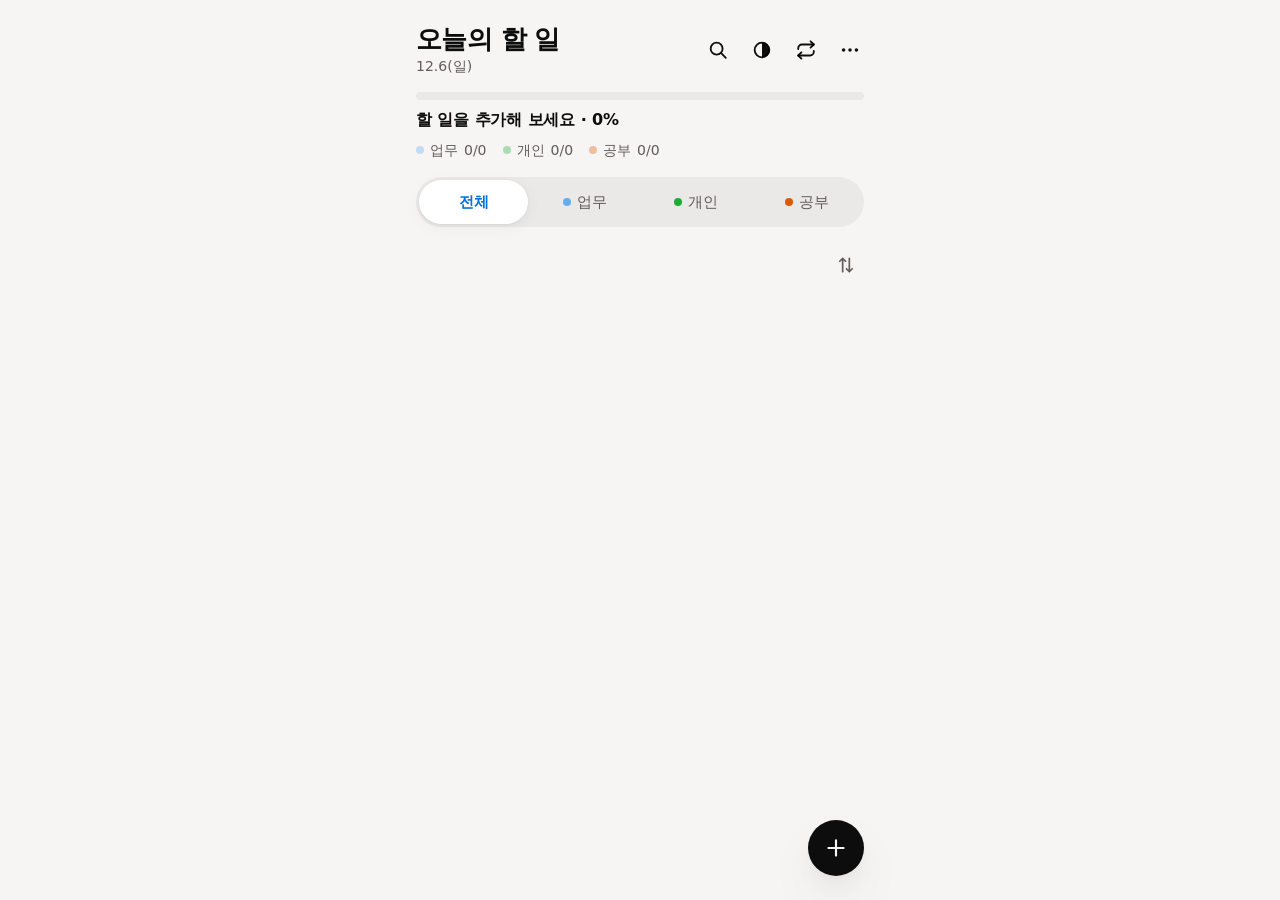
==== index.html @ c1d8e89b "할 일 관리 PWA 첫 커밋 (M1~M8, PRD v0.8) 순수 HTML/CSS/JS로 만든 휴대폰 중심 할 일 관리 앱.  - 할 일 추가·수정·삭제·완료 체크, localSt" ====
<!doctype html>
<html lang="ko">
  <head>
    <meta charset="utf-8" />
    <meta name="viewport" content="width=device-width, initial-scale=1, viewport-fit=cover" />
    <meta name="color-scheme" content="light dark" />
    <!-- 주소창·상태 표시줄 색: 바탕색과 같게 (다크 모드면 어두운 바탕색) -->
    <meta name="theme-color" content="#f6f5f4" media="(prefers-color-scheme: light)" />
    <meta name="theme-color" content="#191919" media="(prefers-color-scheme: dark)" />
    <meta name="description" content="매일 10~20개의 할 일을 관리하는 개인용 앱" />
    <title>오늘의 할 일</title>

    <!-- PWA: 홈 화면 추가·오프라인 (TRD 5.8) -->
    <link rel="manifest" href="./manifest.webmanifest" />
    <link rel="icon" href="./assets/icons/icon.svg" type="image/svg+xml" />
    <link rel="icon" href="./assets/icons/icon-192.png" type="image/png" sizes="192x192" />
    <!-- iPhone 홈 화면용 (iOS는 manifest 아이콘 대신 이것을 써요) -->
    <link rel="apple-touch-icon" href="./assets/icons/apple-touch-icon.png" />
    <meta name="apple-mobile-web-app-title" content="할 일" />
    <meta name="mobile-web-app-capable" content="yes" />
    <meta name="apple-mobile-web-app-capable" content="yes" />
    <meta name="apple-mobile-web-app-status-bar-style" content="default" />
    <!-- 화면을 그리기 전에 저장된 화면 모드를 적용해요 (깜빡임 방지, PRD F12).
         js/ui/theme.js와 같은 규칙: 다크를 골랐거나, '시스템'인데 시스템이 다크면 data-theme="dark" -->
    <script>
      (function () {
        var theme = "system";
        try {
          theme = JSON.parse(localStorage.getItem("task-manager")).settings.theme || "system";
        } catch (e) {}
        var dark = theme === "dark" || (theme !== "light" && matchMedia("(prefers-color-scheme: dark)").matches);
        document.documentElement.dataset.theme = dark ? "dark" : "light";
      })();
    </script>
    <link rel="stylesheet" href="./css/base.css" />
    <link rel="stylesheet" href="./css/layout.css" />
    <link rel="stylesheet" href="./css/components.css" />
    <script type="module" src="./js/main.js"></script>
  </head>
  <body>
    <div class="app" id="app">
      <header class="app-header">
        <div class="app-header__top">
          <!-- 버튼이 4개라 좁은 화면을 위해 날짜는 제목 아래 줄에 둬요 (TL-021) -->
          <div class="app-header__heading">
            <h1 class="app-header__title">오늘의 할 일</h1>
            <time class="app-header__date" id="today-date"></time>
          </div>
          <div class="app-header__actions">
            <!-- 검색 (PRD F13) -->
            <button type="button" class="icon-btn" id="search-button" aria-label="할 일 검색" title="할 일 검색" aria-expanded="false" aria-controls="search-bar">
              <svg viewBox="0 0 24 24" width="22" height="22" aria-hidden="true" focusable="false" fill="none" stroke="currentColor" stroke-width="2" stroke-linecap="round">
                <circle cx="10.5" cy="10.5" r="6.5" />
                <path d="M15.5 15.5L20.5 20.5" />
              </svg>
            </button>
            <!-- 화면 모드 (PRD F12): 아이콘·이름은 js/ui/theme.js가 지금 모드에 맞춰 채워요 -->
            <button type="button" class="icon-btn" id="theme-button" aria-label="화면 모드"></button>
            <!-- 반복 일정 관리 (PRD F8): 반복 할 일의 🔁 표시와 같은 모양 -->
            <button type="button" class="icon-btn" id="rules-button" aria-label="반복 일정 관리" title="반복 일정 관리">
              <svg viewBox="0 0 24 24" width="22" height="22" aria-hidden="true" focusable="false" fill="none" stroke="currentColor" stroke-width="2" stroke-linecap="round" stroke-linejoin="round">
                <path d="M17 2.5l3.5 3.5-3.5 3.5" />
                <path d="M3.5 11V10a4 4 0 0 1 4-4h13" />
                <path d="M7 21.5L3.5 18 7 14.5" />
                <path d="M20.5 13v1a4 4 0 0 1-4 4h-13" />
              </svg>
            </button>
            <!-- 더보기: 자동 분류·내보내기/가져오기·휴지통 (PRD F18, F15, F17) -->
            <button type="button" class="icon-btn" id="more-button" aria-label="더보기 (자동 분류·데이터·휴지통)" title="더보기">
              <svg viewBox="0 0 24 24" width="22" height="22" aria-hidden="true" focusable="false" fill="currentColor">
                <circle cx="5" cy="12" r="1.9" />
                <circle cx="12" cy="12" r="1.9" />
                <circle cx="19" cy="12" r="1.9" />
              </svg>
            </button>
          </div>
        </div>

        <!-- 검색창 (PRD F13): 🔍를 누르면 열려요 -->
        <div class="search-bar" id="search-bar" role="search" hidden>
          <input
            class="field__input search-bar__input"
            id="search-input"
            type="search"
            placeholder="할 일 검색"
            aria-label="할 일 검색"
            autocomplete="off"
            enterkeyhint="search"
          />
          <button type="button" class="icon-btn" id="search-close" aria-label="검색 닫기" title="검색 닫기">
            <svg viewBox="0 0 24 24" width="20" height="20" aria-hidden="true" focusable="false" fill="none" stroke="currentColor" stroke-width="2" stroke-linecap="round">
              <path d="M6 6l12 12M18 6L6 18" />
            </svg>
          </button>
        </div>

        <section class="progress-panel" aria-label="오늘의 진행률">
          <div
            class="progress"
            id="progress-bar"
            role="progressbar"
            aria-label="오늘의 진행률"
            aria-valuemin="0"
            aria-valuemax="100"
            aria-valuenow="0"
          >
            <div class="progress__fill" id="progress-fill"></div>
          </div>
          <p class="progress-panel__text" id="progress-text"></p>
          <ul class="category-stats" id="category-stats" aria-label="카테고리별 진행률"></ul>
          <p class="banner" id="celebration" role="status" hidden>🎉 오늘 할 일을 모두 끝냈어요!</p>
        </section>

        <div class="filters" id="filters" role="group" aria-label="카테고리 필터"></div>
      </header>

      <main class="app-main" id="lists">
        <!-- 목록 도구 줄: 왼쪽 검색 결과 수(F13), 오른쪽 정렬 아이콘(F14, TL-022) -->
        <div class="list-toolbar">
          <p class="list-toolbar__info" id="search-info" role="status" hidden></p>
          <div class="sort-control">
            <button
              type="button"
              class="sort-button"
              id="sort-button"
              aria-haspopup="menu"
              aria-expanded="false"
              aria-controls="sort-menu"
              aria-label="정렬: 직접 정렬"
              title="정렬"
            >
              <!-- 위·아래 화살표 (헤더 아이콘과 같은 선 굵기) -->
              <svg viewBox="0 0 24 24" width="20" height="20" aria-hidden="true" focusable="false" fill="none" stroke="currentColor" stroke-width="2" stroke-linecap="round" stroke-linejoin="round">
                <path d="M8 4v16M4.5 7.5L8 4l3.5 3.5" />
                <path d="M16 20V4M12.5 16.5L16 20l3.5-3.5" />
              </svg>
              <!-- 직접 정렬이 아닐 때만 정렬 이름이 보여요 -->
              <span class="sort-button__label" id="sort-label" hidden></span>
            </button>
            <ul class="sort-menu" id="sort-menu" role="menu" aria-label="정렬" hidden></ul>
          </div>
        </div>
        <ul class="todo-list" id="active-list" aria-label="할 일"></ul>
        <p class="empty-message" id="empty-message" hidden></p>
        <!-- 드래그 손잡이 안내와 옮긴 결과: 화면 읽기 프로그램용 (TRD 7장) -->
        <p class="sr-only" id="drag-hint">끌어서 옮기거나, 위·아래 화살표 키로 한 칸씩 옮겨요</p>
        <!-- 순서 옮김·화면 모드 바꿈 등의 결과를 화면 읽기 프로그램에 알려요 -->
        <p class="sr-only" id="live-status" aria-live="polite"></p>

        <section class="done-section" id="done-section" aria-labelledby="done-heading" hidden>
          <h2 class="section-divider" id="done-heading">완료 (<span id="done-count">0</span>)</h2>
          <ul class="todo-list" id="done-list" aria-label="완료한 할 일"></ul>
        </section>

        <details class="prev-section" id="prev-section" hidden>
          <summary class="section-divider prev-section__summary">
            이전에 완료한 항목 (<span id="prev-count">0</span>)
          </summary>
          <ul class="todo-list" id="prev-list" aria-label="이전에 완료한 할 일"></ul>
        </details>

        <div class="list-actions">
          <button type="button" class="btn btn--text" id="clear-completed" hidden>
            완료한 항목 모두 지우기
          </button>
        </div>
      </main>

      <button type="button" class="fab" id="add-button" aria-label="할 일 추가">
        <!-- 헤더 아이콘과 같은 선 굵기(2)의 + -->
        <svg viewBox="0 0 24 24" width="26" height="26" aria-hidden="true" focusable="false">
          <path d="M12 5v14M5 12h14" fill="none" stroke="currentColor" stroke-width="2" stroke-linecap="round" />
        </svg>
      </button>
    </div>

    <section class="rules-view" id="rules-view" role="dialog" aria-modal="true" aria-labelledby="rules-title" hidden>
      <header class="rules-view__header">
        <button type="button" class="icon-btn" id="rules-close" aria-label="닫기">
          <svg viewBox="0 0 24 24" width="24" height="24" aria-hidden="true" focusable="false">
            <path d="M15 5l-7 7 7 7" fill="none" stroke="currentColor" stroke-width="2.4" stroke-linecap="round" stroke-linejoin="round" />
          </svg>
        </button>
        <h2 class="rules-view__title" id="rules-title">반복 일정 관리</h2>
      </header>
      <div class="rules-view__body">
        <ul class="rule-list" id="rule-list" aria-label="반복 일정"></ul>
        <p class="empty-message" id="rules-empty">아직 반복 일정이 없어요</p>
        <p class="rules-view__hint">반복 일정을 고치면 다음에 생기는 할 일부터 바뀌어요. 지워도 이미 생긴 할 일은 남아요.</p>
        <button type="button" class="btn btn--primary btn--block" id="rules-add">+ 새 반복 일정</button>
      </div>
    </section>

    <!-- 더보기 (PRD F18 자동 분류, F15 내보내기·가져오기, F17 휴지통). 정렬은 목록 위 아이콘으로 옮겼어요 (TL-022) -->
    <section class="rules-view more-view" id="more-view" role="dialog" aria-modal="true" aria-labelledby="more-title" hidden>
      <header class="rules-view__header">
        <button type="button" class="icon-btn" id="more-close" aria-label="닫기">
          <svg viewBox="0 0 24 24" width="24" height="24" aria-hidden="true" focusable="false">
            <path d="M15 5l-7 7 7 7" fill="none" stroke="currentColor" stroke-width="2.4" stroke-linecap="round" stroke-linejoin="round" />
          </svg>
        </button>
        <h2 class="rules-view__title" id="more-title">더보기</h2>
      </header>
      <div class="rules-view__body">
        <section class="more-section" aria-labelledby="auto-title">
          <h3 class="section-divider" id="auto-title">자동 분류</h3>
          <label class="switch-row">
            <span class="switch-row__text">
              <span class="switch-row__label">키워드로 카테고리 자동 선택</span>
              <span class="switch-row__hint">할 일을 추가할 때 내용에 키워드가 있으면 카테고리를 골라 줘요</span>
            </span>
            <input type="checkbox" class="switch" id="auto-enabled" role="switch" />
          </label>
          <fieldset class="keyword-fields" id="keyword-fields">
            <legend class="sr-only">카테고리별 키워드</legend>
          </fieldset>
          <p class="field__warning" id="keyword-conflicts" role="status" hidden></p>
          <p class="rules-view__hint">쉼표로 구분해요. 입력을 마치면(다른 곳을 누르면) 저장돼요. 직접 고른 카테고리가 언제나 우선이에요.</p>
          <button type="button" class="btn btn--text" id="keywords-reset">기본 키워드로 되돌리기</button>
        </section>

        <section class="more-section" aria-labelledby="data-title">
          <h3 class="section-divider" id="data-title">데이터</h3>
          <div class="more-actions">
            <button type="button" class="btn btn--ghost btn--block" id="export-button">JSON으로 내보내기</button>
            <button type="button" class="btn btn--ghost btn--block" id="import-button">JSON 가져오기</button>
            <input type="file" id="import-file" accept=".json,application/json" hidden />
          </div>
          <p class="rules-view__hint">가져오면 지금 데이터가 가져온 파일로 바뀌어요. 바뀌기 전 데이터는 자동으로 백업해 두고, 바로 되돌릴 수 있어요.</p>
        </section>

        <section class="more-section" aria-labelledby="trash-title">
          <h3 class="section-divider" id="trash-title">휴지통 (<span id="trash-count">0</span>)</h3>
          <ul class="rule-list" id="trash-list" aria-label="지운 항목"></ul>
          <p class="empty-message" id="trash-empty">휴지통이 비어 있어요</p>
          <p class="rules-view__hint">지운 할 일·반복 일정은 30일 동안(최대 100개) 여기 남아요.</p>
          <button type="button" class="btn btn--text" id="trash-empty-button" hidden>휴지통 비우기</button>
        </section>
      </div>
    </section>

    <div class="sheet-backdrop" id="sheet-backdrop"></div>
    <section
      class="sheet"
      id="todo-sheet"
      role="dialog"
      aria-modal="true"
      aria-labelledby="sheet-title"
      inert
    >
      <form class="sheet__form" id="todo-form" novalidate>
        <h2 class="sheet__title" id="sheet-title">할 일 추가</h2>

        <div class="field">
          <label class="field__label" for="todo-text">할 일</label>
          <input
            class="field__input"
            id="todo-text"
            name="text"
            type="text"
            maxlength="100"
            autocomplete="off"
            enterkeyhint="done"
            placeholder="무엇을 할까요?"
          />
          <p class="field__count" aria-live="polite"><span id="todo-count">0</span>/100</p>
          <!-- 중복 확인 (PRD F16): 막지 않고 알려만 줘요 -->
          <p class="field__warning" id="dup-warning" role="status" hidden></p>
        </div>

        <fieldset class="field field--choices">
          <legend class="field__label">카테고리</legend>
          <div class="chips" id="sheet-categories"></div>
          <!-- 키워드 자동 분류 안내 (PRD F18) -->
          <p class="field__hint" id="auto-category-hint" role="status" hidden></p>
        </fieldset>

        <fieldset class="field field--choices" id="repeat-field">
          <legend class="field__label">반복</legend>
          <div class="chips chips--4" id="repeat-types"></div>
          <div class="chips chips--days" id="repeat-days" role="group" aria-label="반복할 요일" hidden></div>
        </fieldset>

        <!-- 반복으로 생긴 할 일을 수정할 때만 보여요 (TRD 5.9) -->
        <p class="repeat-note" id="repeat-note" hidden></p>

        <div class="sheet__actions">
          <button type="button" class="btn btn--danger" id="sheet-delete" hidden>삭제</button>
          <span class="sheet__spacer"></span>
          <button type="button" class="btn btn--ghost" data-sheet-close>취소</button>
          <button type="submit" class="btn btn--primary" id="sheet-save" disabled>저장</button>
        </div>
      </form>
    </section>
    <!-- 짧은 알림 + 되돌리기 (PRD F17). 화면 읽기 프로그램에도 읽혀요 -->
    <div class="toast" id="toast" role="status" aria-live="polite">
      <span class="toast__message" id="toast-message"></span>
      <button type="button" class="toast__action" id="toast-action" hidden></button>
    </div>
  </body>
</html>
---- css/base.css ----
/* 색·간격 변수, 리셋, 글꼴 (TRD 6장, 디자인 기준: docs/DESIGN-notion.md, TL-016)
   - 따뜻한 종이색 바탕 + 흰 카드 + 머리카락처럼 얇은 선, 아주 옅은 그림자
   - 구조를 칠하는 색은 파랑(--color-primary) 하나뿐. 카테고리 색은 작은 점(장식)에만 써요.
   다크 모드는 5단계(M8)에서 이 변수만 바꿔서 넣어요. */

:root {
  /* 바탕과 면 */
  --color-canvas: #f6f5f4; /* 따뜻한 종이색 바탕 */
  --color-surface: #ffffff; /* 카드·시트·입력창 */
  --color-hairline: #e6e6e6; /* 1px 테두리·구분선 */
  --color-input-border: #8f8a85; /* 입력창 테두리는 바탕과 3:1 이상 (TL-018) */
  --color-fill-soft: rgb(0 0 0 / 0.05); /* 눌림·세그먼트 바탕 */
  --color-backdrop: rgb(15 15 15 / 0.35);

  /* 글자 */
  --color-ink: rgb(0 0 0 / 0.95);
  --color-ink-secondary: #31302e;
  --color-ink-muted: #615d59; /* 흰색·종이색 위 대비 4.5:1 이상 */
  --color-ink-faint: #a39e98; /* 입력 안내(placeholder) 등 장식용만 */

  /* 구조 색: 파랑 하나 */
  --color-primary: #0075de;
  --color-primary-active: #005bab;
  --color-primary-soft: rgb(0 117 222 / 0.08);
  --color-on-primary: #ffffff;
  /* 파랑 '글자'용 (면을 칠하는 --color-primary와 따로 둬서 다크 모드에서 밝게 바꿔요) */
  --color-accent-text: #0075de; /* 흰 면 위 4.57:1 */
  --color-accent-text-strong: #005bab; /* 옅은 파랑 바탕 위 6.12:1 */

  /* 상태 색 (장식 팔레트에서 빌려 씀) */
  --color-success: #1aae39; /* 100% 막대, 완료 표시 */
  --color-danger: #b42318; /* 삭제 글자, 개발용 날짜 */
  --color-carried: #793400; /* 이월 글자 */
  --color-carried-soft: rgb(221 91 0 / 0.12);

  /* 카테고리 점 색 (PRD F5: 업무 파랑, 개인 초록, 공부 주황). 글자에는 쓰지 않아요. */
  --cat-work: #62aef0;
  --cat-personal: #1aae39;
  --cat-study: #dd5b00;

  /* 간격 (8px 기준) */
  --space-1: 4px;
  --space-2: 8px;
  --space-3: 12px;
  --space-4: 16px;
  --space-5: 24px;
  --space-6: 32px;

  /* 모서리 */
  --radius-xs: 4px; /* 입력창 */
  --radius-md: 8px; /* 보조 버튼, 작은 면 */
  --radius-lg: 12px; /* 카드 */
  --radius-xl: 16px; /* 시트, 큰 면 */
  --radius-full: 9999px; /* 주요 버튼, 배지, 원형 버튼 */

  /* 그림자: 아주 옅은 여러 겹 */
  --shadow-1: rgb(0 0 0 / 0.01) 0 0.175px 1.041px, rgb(0 0 0 / 0.02) 0 0.8px 2.925px,
    rgb(0 0 0 / 0.027) 0 2.025px 7.847px, rgb(0 0 0 / 0.04) 0 4px 18px;
  --shadow-2: rgb(0 0 0 / 0.01) 0 1px 3px, rgb(0 0 0 / 0.02) 0 3px 7px, rgb(0 0 0 / 0.02) 0 7px 15px,
    rgb(0 0 0 / 0.04) 0 14px 28px, rgb(0 0 0 / 0.05) 0 23px 52px;
  --shadow-sheet: rgb(0 0 0 / 0.02) 0 -1px 3px, rgb(0 0 0 / 0.03) 0 -6px 16px, rgb(0 0 0 / 0.06) 0 -16px 40px;

  --touch: 44px; /* 누르는 곳 최소 크기 */
  --content-max: 480px;
  --fab-size: 56px;

  /* Inter는 내려받지 않아요(오프라인·외부 요청 없음). 기기에 있으면 쓰고, 한글은 시스템 글꼴로 이어져요. */
  --font-body: Inter, -apple-system, BlinkMacSystemFont, "Segoe UI", "Apple SD Gothic Neo", "Malgun Gothic",
    "Noto Sans KR", system-ui, sans-serif;

  color-scheme: light;
}

/* 다크 모드: 변수만 바꾸고 부품 CSS는 그대로예요.
   <html data-theme="dark">일 때 켜져요. 이 값은 JS가 정해요: 직접 다크를 골랐거나,
   '시스템 설정'인데 시스템이 다크일 때 (PRD F12, TL-019). 변수를 한 곳에만 두려고 미디어 쿼리 대신 이렇게 해요.
   글자 대비는 모두 4.5:1 이상, 테두리·포커스 선은 3:1 이상으로 맞췄어요 (TL-018). */
:root[data-theme="dark"] {
  --color-canvas: #191919;
  --color-surface: #252525;
  --color-hairline: #373737;
  --color-input-border: #7d7d7d;
  --color-fill-soft: rgb(255 255 255 / 0.06);
  --color-backdrop: rgb(0 0 0 / 0.6);

  --color-ink: rgb(255 255 255 / 0.92);
  --color-ink-secondary: #d4d4d4;
  --color-ink-muted: #a5a5a5;
  --color-ink-faint: #6e6e6e;

  /* 파랑 면(버튼·체크)은 그대로, 파랑 글자는 밝게 */
  --color-primary-soft: rgb(0 117 222 / 0.22);
  --color-accent-text: #5aa9ef;
  --color-accent-text-strong: #7bbcf5;

  --color-danger: #ff7b72;
  --color-carried: #ffb27a;
  --color-carried-soft: rgb(221 91 0 / 0.22);

  /* 어두운 바탕에서는 옅은 그림자가 안 보여서 조금 진하게 */
  --shadow-1: rgb(0 0 0 / 0.3) 0 1px 2px, rgb(0 0 0 / 0.25) 0 4px 12px;
  --shadow-2: rgb(0 0 0 / 0.35) 0 4px 10px, rgb(0 0 0 / 0.45) 0 16px 40px;
  --shadow-sheet: rgb(0 0 0 / 0.5) 0 -8px 30px;

  color-scheme: dark;
  color-scheme: dark;
}

*,
*::before,
*::after {
  box-sizing: border-box;
}

html {
  -webkit-text-size-adjust: 100%;
  text-size-adjust: 100%;
}

body {
  margin: 0;
  min-height: 100dvh;
  background: var(--color-canvas);
  color: var(--color-ink);
  font-family: var(--font-body);
  font-size: 16px;
  font-weight: 400;
  line-height: 1.5;
  font-feature-settings: "lnum", "locl";
  -webkit-font-smoothing: antialiased;
  -webkit-tap-highlight-color: transparent;
}

/* 시트나 반복 일정 관리 화면이 열린 동안 뒤 화면 스크롤 막기 (둘이 겹쳐 열릴 수 있어서 따로 표시) */
body.is-sheet-open,
body.is-rules-open {
  overflow: hidden;
}

/* 화면에는 안 보이고 화면 읽기 프로그램만 읽는 글자 */
.sr-only {
  position: absolute;
  width: 1px;
  height: 1px;
  margin: -1px;
  padding: 0;
  overflow: hidden;
  clip: rect(0 0 0 0);
  white-space: nowrap;
  border: 0;
}

h1,
h2,
p,
ul {
  margin: 0;
}

ul {
  padding: 0;
  list-style: none;
}

button,
input {
  font: inherit;
  color: inherit;
}

button {
  cursor: pointer;
}

[hidden] {
  display: none !important;
}

:focus-visible {
  outline: 2px solid var(--color-primary);
  outline-offset: 2px;
}
---- css/layout.css ----
/* 화면 배치: 헤더, 목록 영역, 떠 있는 버튼, 반복 일정 관리 화면.
   휴대폰(360~430px) 기준, 넓으면 가운데 정렬. */

.app {
  max-width: var(--content-max);
  margin: 0 auto;
  min-height: 100dvh;
}

/* 진행률이 항상 보이도록 헤더 전체를 위에 붙여 둬요 (PRD 2장 목표). */
.app-header {
  position: sticky;
  top: 0;
  z-index: 10;
  display: flex;
  flex-direction: column;
  gap: var(--space-4);
  padding: calc(var(--space-5) + env(safe-area-inset-top)) calc(var(--space-4) + env(safe-area-inset-right))
    var(--space-4) calc(var(--space-4) + env(safe-area-inset-left));
  background: var(--color-canvas);
}

.app-header__top {
  display: flex;
  align-items: center;
  gap: var(--space-2);
}

/* 제목과 그 아래 날짜. 버튼이 4개라 날짜를 아래 줄로 내렸어요 (TL-021). */
.app-header__heading {
  min-width: 0;
  display: flex;
  flex-direction: column;
}

.app-header__title {
  flex: none;
  white-space: nowrap; /* 좁은 화면에서도 제목은 한 줄 */
  font-size: 26px;
  font-weight: 700;
  line-height: 1.23;
  letter-spacing: -0.625px;
}

.app-header__date {
  word-break: keep-all; /* 한글 낱말 중간에서 끊지 않기 */
  color: var(--color-ink-muted);
  font-size: 14px;
  line-height: 1.43;
}

/* 개발용 ?today 날짜로 실행 중일 때 눈에 띄게 (TL-014) */
.app-header__date--dev {
  color: var(--color-danger);
  font-weight: 600;
}

/* 오른쪽 버튼 묶음: 검색(F13) · 화면 모드(F12) · 반복 일정(F8) · 더보기(F14·F15·F17) */
.app-header__actions {
  flex: none;
  display: flex;
  gap: 0;
  margin-left: auto;
  align-self: center;
  margin-right: calc(var(--space-2) * -1);
}

.app-main {
  /* 마지막 항목·버튼이 떠 있는 + 버튼에 가리지 않도록 아래 여백을 넉넉히 */
  padding: var(--space-1) calc(var(--space-4) + env(safe-area-inset-right))
    calc(var(--fab-size) + var(--space-5) * 2 + env(safe-area-inset-bottom))
    calc(var(--space-4) + env(safe-area-inset-left));
}

.fab {
  position: fixed;
  z-index: 20;
  right: max(calc(var(--space-4) + env(safe-area-inset-right)), calc((100vw - var(--content-max)) / 2 + var(--space-4)));
  bottom: calc(var(--space-5) + env(safe-area-inset-bottom));
}

/* ---------- 반복 일정 관리: 화면 전체를 덮는 화면 ---------- */

.rules-view {
  position: fixed;
  inset: 0;
  z-index: 25;
  overflow-y: auto;
  overscroll-behavior: contain;
  background: var(--color-canvas);
}

.rules-view__header {
  position: sticky;
  top: 0;
  z-index: 1;
  display: flex;
  align-items: center;
  gap: var(--space-1);
  max-width: var(--content-max);
  margin: 0 auto;
  padding: calc(var(--space-4) + env(safe-area-inset-top)) calc(var(--space-4) + env(safe-area-inset-right))
    var(--space-4) calc(var(--space-2) + env(safe-area-inset-left));
  background: var(--color-canvas);
}

.rules-view__title {
  font-size: 22px;
  font-weight: 700;
  line-height: 1.27;
  letter-spacing: -0.25px;
}

.rules-view__body {
  max-width: var(--content-max);
  margin: 0 auto;
  padding: 0 calc(var(--space-4) + env(safe-area-inset-right)) calc(var(--space-5) + env(safe-area-inset-bottom))
    calc(var(--space-4) + env(safe-area-inset-left));
}
---- css/components.css ----
/* 부품: 할 일 줄, 배지·표시, 진행률, 필터, 버튼, 바텀 시트, 반복 일정 목록
   디자인 기준: docs/DESIGN-notion.md (TL-016) */

/* ---------- 할 일 목록 ---------- */

.todo-list {
  display: flex;
  flex-direction: column;
  gap: var(--space-2);
}

/* 흰 카드 + 얇은 선. 그림자 없이 선만으로 면을 나눠요. */
.todo {
  display: flex;
  align-items: center;
  gap: var(--space-1);
  min-height: 56px;
  padding: var(--space-1);
  background: var(--color-surface);
  border: 1px solid var(--color-hairline);
  border-radius: var(--radius-lg);
}

.todo__check {
  flex: none;
  display: grid;
  place-items: center;
  width: var(--touch);
  height: var(--touch);
  padding: 0;
  border: 0;
  border-radius: var(--radius-full);
  background: none;
  color: transparent;
}

/* 보이는 동그라미는 24px, 누르는 영역은 44px */
.todo__check svg {
  box-sizing: content-box;
  padding: 1px;
  border: 2px solid var(--color-ink-muted);
  border-radius: 50%;
  transition: background-color 0.15s, border-color 0.15s;
}

.todo__check:active svg {
  transform: scale(0.9);
}

.todo__check[aria-pressed="true"] {
  color: var(--color-on-primary);
}

.todo__check[aria-pressed="true"] svg {
  background: var(--color-primary);
  border-color: var(--color-primary);
}

/* 내용 전체가 수정 시트를 여는 버튼 (PRD F2) */
.todo__body {
  flex: 1;
  min-width: 0;
  min-height: var(--touch);
  display: flex;
  flex-direction: column;
  align-items: flex-start;
  justify-content: center;
  gap: var(--space-1);
  padding: var(--space-2) var(--space-3) var(--space-2) var(--space-1);
  border: 0;
  border-radius: var(--radius-md);
  background: none;
  text-align: left;
}

.todo__text {
  overflow-wrap: anywhere;
}

/* 끝낸 일은 종이 위에 놓인 것처럼 흰 면을 빼고 흐리게 */
.todo--done {
  background: transparent;
}

.todo--done .todo__text {
  color: var(--color-ink-muted);
  text-decoration: line-through;
  text-decoration-color: var(--color-ink-faint);
}

/* ---------- 드래그 손잡이 (PRD F10, TRD 5.6) ---------- */

.todo__handle {
  flex: none;
  display: grid;
  place-items: center;
  width: var(--touch);
  height: var(--touch);
  padding: 0;
  border: 0;
  border-radius: var(--radius-md);
  background: none;
  color: var(--color-ink-muted);
  cursor: grab;
  touch-action: none; /* 손잡이를 끄는 동안 화면이 스크롤되지 않게 */
  -webkit-user-select: none;
  user-select: none;
  -webkit-touch-callout: none;
}

.todo__handle:active {
  background: var(--color-fill-soft);
}

/* 끄는 동안: 목록 글자 선택 막기, 비켜 주는 항목은 부드럽게 */
.todo-list--dragging {
  -webkit-user-select: none;
  user-select: none;
}

.todo-list--dragging .todo:not(.todo--dragging) {
  transition: transform 0.15s ease;
}

/* 끌고 있는 항목: 살짝 떠오르게 (옅은 여러 겹 그림자) */
.todo--dragging {
  position: relative;
  z-index: 5;
  border-color: var(--color-primary);
  box-shadow: var(--shadow-2);
  cursor: grabbing;
}

.todo--dragging .todo__handle {
  cursor: grabbing;
  color: var(--color-accent-text);
}

.todo__meta {
  display: flex;
  flex-wrap: wrap;
  align-items: center;
  gap: var(--space-1) var(--space-2);
}

/* ---------- 카테고리 배지: 무채색 알약 + 색 점 ---------- */

.badge {
  --cat: var(--color-ink-faint);
  display: inline-flex;
  align-items: center;
  gap: 6px;
  padding: 1px var(--space-2);
  border-radius: var(--radius-full);
  background: var(--color-canvas);
  color: var(--color-ink-secondary);
  font-size: 12px;
  font-weight: 600;
  line-height: 1.6;
  letter-spacing: 0.125px;
}

/* 카테고리 점: 배지, 진행률, 필터, 시트의 카테고리 칩이 같은 모양을 써요 */
.badge::before,
.stat::before,
.filter--work::before,
.filter--personal::before,
.filter--study::before,
.chip--work .chip__label::before,
.chip--personal .chip__label::before,
.chip--study .chip__label::before {
  content: "";
  flex: none;
  width: 8px;
  height: 8px;
  border-radius: 50%;
  background: var(--cat);
}

.badge--work,
.stat--work,
.chip--work,
.filter--work {
  --cat: var(--cat-work);
}

.badge--personal,
.stat--personal,
.chip--personal,
.filter--personal {
  --cat: var(--cat-personal);
}

.badge--study,
.stat--study,
.chip--study,
.filter--study {
  --cat: var(--cat-study);
}

/* 🔁 반복, 이월 11/10, 일시정지됨 같은 작은 표시 */
.tag {
  color: var(--color-ink-muted);
  font-size: 12px;
  font-weight: 600;
  line-height: 1.6;
  letter-spacing: 0.125px;
}

.tag--carried {
  padding: 1px var(--space-2);
  border-radius: var(--radius-full);
  background: var(--color-carried-soft);
  color: var(--color-carried);
}

.tag--paused {
  padding: 1px var(--space-2);
  border-radius: var(--radius-full);
  background: var(--color-canvas);
}

/* ---------- 진행률 (PRD F6) ---------- */

.progress-panel {
  display: flex;
  flex-direction: column;
  gap: var(--space-2);
}

.progress {
  height: 8px;
  overflow: hidden;
  border-radius: var(--radius-full);
  background: var(--color-fill-soft);
}

.progress__fill {
  width: 0;
  height: 100%;
  border-radius: inherit;
  background: var(--color-primary);
  transition: width 0.3s ease, background-color 0.3s;
}

.progress--complete .progress__fill {
  background: var(--color-success);
}

.progress-panel__text {
  font-size: 16px;
  font-weight: 600;
  letter-spacing: -0.125px;
}

.category-stats {
  display: flex;
  flex-wrap: wrap;
  gap: var(--space-1) var(--space-4);
  color: var(--color-ink-muted);
  font-size: 14px;
}

.stat {
  display: inline-flex;
  align-items: center;
  gap: 6px;
}

.stat__label {
  color: var(--color-ink-secondary);
  font-weight: 500;
}

/* 할 일이 없는 카테고리: 점만 흐리게, 글자는 흐린 글자색(대비 4.5:1 이상 유지). opacity를 쓰면 대비가 떨어져요. */
.stat--empty .stat__label {
  color: var(--color-ink-muted);
  font-weight: 400;
}

.stat--empty::before {
  opacity: 0.35;
}

/* 축하 문구: 떠 있는 흰 카드 (알림 모양) */
.banner {
  padding: var(--space-3) var(--space-4);
  border: 1px solid var(--color-hairline);
  border-radius: var(--radius-xl);
  background: var(--color-surface);
  box-shadow: var(--shadow-1);
  color: var(--color-ink);
  font-size: 15px;
  font-weight: 600;
}

.banner--pop {
  animation: banner-pop 0.4s ease-out;
}

@keyframes banner-pop {
  0% { transform: scale(0.9); opacity: 0; }
  60% { transform: scale(1.03); opacity: 1; }
  100% { transform: scale(1); }
}

/* ---------- 필터 탭 (PRD F5): 한 줄에 네 개, 알약 모양 세그먼트 ---------- */

.filters {
  display: grid;
  grid-template-columns: repeat(4, 1fr);
  gap: 2px;
  padding: 3px;
  border-radius: var(--radius-full);
  background: var(--color-fill-soft);
}

.filter {
  display: inline-flex;
  align-items: center;
  justify-content: center;
  gap: 6px;
  min-height: var(--touch);
  min-width: 0;
  padding: 0;
  border: 0;
  border-radius: var(--radius-full);
  background: none;
  color: var(--color-ink-muted);
  font-size: 15px;
  font-weight: 500;
}

/* 고른 탭: 흰 알약 + 파랑 글자 (파랑 = 선택 표시) */
.filter[aria-pressed="true"] {
  background: var(--color-surface);
  color: var(--color-accent-text);
  font-weight: 600;
  box-shadow: var(--shadow-1), 0 0 0 1px var(--color-hairline);
}

/* ---------- 목록 구역 ---------- */

/* 빈 상태: 흰 카드에 조용한 안내 */
.empty-message {
  padding: var(--space-6) var(--space-4);
  border: 1px dashed var(--color-hairline);
  border-radius: var(--radius-xl);
  background: var(--color-surface);
  color: var(--color-ink-muted);
  font-size: 15px;
  text-align: center;
}

.done-section,
.prev-section {
  margin-top: var(--space-5);
}

/* 구역 제목: 작은 글자 + 얇은 선 */
.section-divider {
  display: flex;
  align-items: center;
  gap: var(--space-2);
  margin-bottom: var(--space-2);
  color: var(--color-ink-muted);
  font-size: 12px;
  font-weight: 600;
  letter-spacing: 0.125px;
}

.section-divider::after {
  content: "";
  flex: 1;
  height: 1px;
  background: var(--color-hairline);
}

/* ---------- 이전에 완료한 항목 (접힘) ---------- */

.prev-section__summary {
  min-height: var(--touch);
  margin-bottom: 0;
  border-radius: var(--radius-md);
  cursor: pointer;
  list-style: none;
}

.prev-section__summary::-webkit-details-marker {
  display: none;
}

.prev-section__summary::before {
  content: "▸";
  font-size: 10px;
  transition: transform 0.15s;
}

.prev-section[open] .prev-section__summary::before {
  transform: rotate(90deg);
}

.list-actions {
  display: flex;
  justify-content: flex-end;
  margin-top: var(--space-3);
}

/* ---------- 버튼 ---------- */

/* 기본: 알약 모양 */
.btn {
  min-height: var(--touch);
  padding: 0 18px;
  border: 0;
  border-radius: var(--radius-full);
  font-size: 16px;
  font-weight: 500;
  transition: transform 0.1s, background-color 0.15s;
}

.btn:active:not(:disabled) {
  transform: scale(0.96);
}

/* 주요 버튼: 파랑 알약 (화면마다 하나) */
.btn--primary {
  background: var(--color-primary);
  color: var(--color-on-primary);
}

.btn--primary:active:not(:disabled) {
  background: var(--color-primary-active);
}

.btn--primary:disabled {
  opacity: 0.35;
  cursor: not-allowed;
}

/* 보조 버튼: 흰 알약 + 옅은 그림자 */
.btn--ghost {
  background: var(--color-surface);
  color: var(--color-ink);
  box-shadow: var(--shadow-1), 0 0 0 1px var(--color-hairline);
}

/* 삭제: 색 있는 글자만 */
.btn--danger {
  padding: 0 var(--space-3);
  background: none;
  color: var(--color-danger);
}

/* 작은 보조 버튼 (반복 일정의 일시정지·삭제): 8px 모서리 + 얇은 선 */
.btn--small {
  flex: none;
  min-width: var(--touch);
  padding: 4px 12px;
  border: 1px solid var(--color-hairline);
  border-radius: var(--radius-md);
  background: var(--color-surface);
  color: var(--color-ink-secondary);
  font-size: 14px;
}

.btn--small.btn--danger {
  color: var(--color-danger);
}

.btn--block {
  width: 100%;
}

.btn--text {
  padding: 0 var(--space-3);
  background: none;
  color: var(--color-ink-muted);
  font-size: 14px;
}

.btn--text:active {
  background: var(--color-fill-soft);
}

/* 동그란 아이콘 버튼 (☰, ←) */
.icon-btn {
  flex: none;
  display: grid;
  place-items: center;
  width: var(--touch);
  height: var(--touch);
  padding: 0;
  border: 0;
  border-radius: var(--radius-full);
  background: none;
  color: var(--color-ink);
  transition: transform 0.1s, background-color 0.15s;
}

.icon-btn:active {
  background: var(--color-fill-soft);
  transform: scale(0.9);
}

/* 떠 있는 + 버튼: 헤더 아이콘처럼 흑백 (TL-020).
   라이트는 검은 원 + 흰 +, 다크는 흰 원 + 검은 + (글자색과 바탕색을 뒤집어 써요) */
.fab {
  display: grid;
  place-items: center;
  width: var(--fab-size);
  height: var(--fab-size);
  padding: 0;
  border: 0;
  border-radius: var(--radius-full);
  background: var(--color-ink);
  color: var(--color-canvas);
  box-shadow: var(--shadow-2);
  transition: transform 0.1s, background-color 0.15s;
}

.fab:active {
  background: var(--color-ink-secondary);
  transform: scale(0.9);
}

/* ---------- 바텀 시트 ---------- */

.sheet-backdrop {
  position: fixed;
  inset: 0;
  z-index: 30;
  background: var(--color-backdrop);
  opacity: 0;
  pointer-events: none;
  transition: opacity 0.2s;
}

.sheet-backdrop.is-open {
  opacity: 1;
  pointer-events: auto;
}

.sheet {
  position: fixed;
  z-index: 40;
  left: 50%;
  bottom: 0;
  width: 100%;
  max-width: var(--content-max);
  max-height: 92dvh;
  overflow-y: auto;
  overscroll-behavior: contain;
  /* 좌우 16px: 360px 화면에서 요일 7칸이 각각 44px 이상 되려면 이보다 넓힐 수 없어요 */
  padding: var(--space-5) calc(var(--space-4) + env(safe-area-inset-right))
    calc(var(--space-5) + env(safe-area-inset-bottom)) calc(var(--space-4) + env(safe-area-inset-left));
  background: var(--color-surface);
  border-radius: var(--radius-xl) var(--radius-xl) 0 0;
  box-shadow: var(--shadow-sheet);
  transform: translate(-50%, 100%);
  visibility: hidden;
  /* 닫힐 때는 내려간 뒤 숨기고, 열 때는 바로 보이게 (열자마자 입력창에 포커스하기 위해) */
  transition: transform 0.25s ease, visibility 0s linear 0.25s;
}

.sheet.is-open {
  transform: translate(-50%, 0);
  visibility: visible;
  transition: transform 0.25s ease, visibility 0s;
}

.sheet__title {
  margin-bottom: var(--space-4);
  font-size: 20px;
  font-weight: 700;
  line-height: 1.4;
  letter-spacing: -0.125px;
}

.field {
  display: flex;
  flex-direction: column;
  gap: 6px;
}

.field__label {
  color: var(--color-ink-secondary);
  font-size: 14px;
  font-weight: 600;
}

/* 입력창: 모서리 4px로 단정하게 (알약 모양 아님) */
.field__input {
  width: 100%;
  min-height: var(--touch);
  padding: 6px 10px;
  border: 1px solid var(--color-input-border);
  border-radius: var(--radius-xs);
  background: var(--color-surface);
  font-size: 16px; /* 16px보다 작으면 iPhone이 확대해요 */
  transition: border-color 0.15s, box-shadow 0.15s;
}

.field__input::placeholder {
  color: var(--color-ink-faint);
}

.field__input:focus {
  outline: none;
  border-color: var(--color-primary);
  box-shadow: 0 0 0 3px var(--color-primary-soft), var(--shadow-1);
}

.field__count {
  align-self: flex-end;
  color: var(--color-ink-muted);
  font-size: 12px;
}

.field--choices {
  margin: var(--space-4) 0 0;
  padding: 0;
  border: 0;
  min-width: 0;
}

.field--choices .field__label {
  margin-bottom: var(--space-2);
  padding: 0;
}

/* 선택 칩: 라디오·체크박스를 알약 모양으로. 고르면 파랑 테두리 + 옅은 파랑 바탕 */
.chips {
  display: grid;
  grid-template-columns: repeat(3, 1fr);
  gap: var(--space-2);
}

.chip {
  position: relative;
  display: grid;
  place-items: center;
  min-height: var(--touch);
  border: 1px solid var(--color-hairline);
  border-radius: var(--radius-full);
  background: var(--color-surface);
  color: var(--color-ink-secondary);
  font-size: 15px;
  font-weight: 500;
  cursor: pointer;
  transition: background-color 0.15s, border-color 0.15s;
}

.chip__label {
  display: inline-flex;
  align-items: center;
  gap: 6px;
}

.chip__input {
  position: absolute;
  inset: 0;
  margin: 0;
  opacity: 0;
  cursor: pointer;
}

/* 글자는 진한 파랑: 옅은 파랑 바탕 위에서도 대비 4.5:1 이상 */
.chip:has(.chip__input:checked) {
  border-color: var(--color-primary);
  background: var(--color-primary-soft);
  color: var(--color-accent-text-strong);
  font-weight: 600;
}

.chip:has(.chip__input:focus-visible) {
  outline: 2px solid var(--color-primary);
  outline-offset: 2px;
}

/* 반복 종류: 보이는 개수만큼 칸을 나눠요 (반복 일정 화면에서는 '안 함'이 숨어서 3칸) */
.chips--4 {
  grid-template-columns: none;
  grid-auto-flow: column;
  grid-auto-columns: 1fr;
}

/* 요일 7개: 360px 화면에서도 칸마다 44px 이상이 되도록 간격을 좁게 */
.chips--days {
  grid-template-columns: repeat(7, 1fr);
  gap: 3px;
  margin-top: var(--space-2);
}

.chip--day {
  min-width: 0;
}

/* 반복 할 일을 수정할 때의 안내 */
.repeat-note {
  margin-top: var(--space-4);
  color: var(--color-ink-muted);
  font-size: 14px;
}

.repeat-note__link {
  width: 100%;
  min-height: var(--touch);
  padding: var(--space-2) var(--space-3);
  border: 0;
  border-radius: var(--radius-md);
  background: var(--color-canvas);
  color: var(--color-ink-secondary);
  font-size: 14px;
  text-align: left;
}

/* 종이색 바탕 위라 진한 파랑 (그냥 파랑은 4.19:1) */
.repeat-note__link strong {
  color: var(--color-accent-text-strong);
  font-weight: 600;
}

.sheet__actions {
  display: flex;
  align-items: center;
  gap: var(--space-2);
  margin-top: var(--space-5);
}

.sheet__spacer {
  flex: 1;
}

/* ---------- 반복 일정 관리 목록 ---------- */

.rule-list {
  display: flex;
  flex-direction: column;
  gap: var(--space-2);
}

.rule {
  display: flex;
  align-items: center;
  gap: 6px;
  min-height: 56px;
  padding: var(--space-1) var(--space-2) var(--space-1) var(--space-4);
  background: var(--color-surface);
  border: 1px solid var(--color-hairline);
  border-radius: var(--radius-lg);
}

.rule__body {
  flex: 1;
  min-width: 0;
  min-height: var(--touch);
  display: flex;
  flex-direction: column;
  align-items: flex-start;
  justify-content: center;
  gap: var(--space-1);
  padding: var(--space-2) 0;
  border: 0;
  background: none;
  text-align: left;
}

.rule__text {
  overflow-wrap: anywhere;
}

.rule__summary {
  color: var(--color-ink-muted);
  font-size: 13px;
}

.rule--paused {
  background: transparent;
}

.rule--paused .rule__text {
  color: var(--color-ink-muted);
}

.rule--highlight {
  animation: rule-highlight 2s ease-out;
}

@keyframes rule-highlight {
  0%,
  40% {
    border-color: var(--color-primary);
    box-shadow: 0 0 0 3px var(--color-primary-soft), var(--shadow-1);
  }
  100% {
    box-shadow: 0 0 0 0 transparent;
  }
}

.rules-view__hint {
  margin: var(--space-4) 0;
  color: var(--color-ink-muted);
  font-size: 14px;
}

@media (prefers-reduced-motion: reduce) {
  .sheet,
  .sheet.is-open,
  .sheet-backdrop,
  .btn,
  .fab,
  .icon-btn,
  .todo-list--dragging .todo:not(.todo--dragging) {
    transition: none;
  }
}

/* ---------- 검색 (PRD F13) ---------- */

.icon-btn.is-active {
  background: var(--color-fill-soft);
  color: var(--color-accent-text);
}

.search-bar {
  display: flex;
  align-items: center;
  gap: var(--space-1);
}

.search-bar__input {
  flex: 1;
  min-width: 0;
}

/* 검색어와 맞는 부분 강조: 옅은 노랑 대신 파랑 밑줄+옅은 파랑 (색 하나 원칙) */
.todo__match {
  border-radius: 2px;
  background: var(--color-primary-soft);
  color: inherit;
  box-shadow: inset 0 -2px 0 var(--color-primary);
}

/* ---------- 목록 도구 줄: 검색 결과 수 + 정렬 아이콘 (PRD F13·F14, TL-022) ---------- */

.list-toolbar {
  display: flex;
  align-items: center;
  justify-content: space-between;
  gap: var(--space-2);
  margin: calc(var(--space-1) * -1) 0 var(--space-1);
}

.list-toolbar__info {
  min-width: 0;
  color: var(--color-ink-muted);
  font-size: 14px;
}

.sort-control {
  position: relative;
  margin-left: auto;
  margin-right: calc(var(--space-1) * -1);
}

/* 아이콘만 있는 작은 버튼 (헤더 아이콘처럼 흑백). 직접 정렬이 아니면 파랑 + 정렬 이름 */
.sort-button {
  display: inline-flex;
  align-items: center;
  gap: var(--space-1);
  min-width: var(--touch);
  min-height: var(--touch);
  justify-content: center;
  padding: 0 var(--space-2);
  border: 0;
  border-radius: var(--radius-full);
  background: none;
  color: var(--color-ink-muted);
  font-size: 14px;
  font-weight: 600;
  transition: background-color 0.15s, transform 0.1s;
}

.sort-button:active {
  background: var(--color-fill-soft);
  transform: scale(0.95);
}

/* 옅은 파랑 바탕 위라 진한 파랑 글자 (그냥 파랑은 3.78:1) */
.sort-button.is-active,
.sort-button[aria-expanded="true"] {
  color: var(--color-accent-text-strong);
  background: var(--color-primary-soft);
}

/* 정렬 메뉴: 아이콘 아래 오른쪽에 붙는 작은 카드 */
.sort-menu {
  position: absolute;
  z-index: 15;
  top: calc(100% + var(--space-1));
  right: 0;
  width: max-content;
  min-width: 220px;
  max-width: calc(100vw - 32px);
  margin: 0;
  padding: var(--space-1);
  border: 1px solid var(--color-hairline);
  border-radius: var(--radius-lg);
  background: var(--color-surface);
  box-shadow: var(--shadow-2);
}

.sort-menu__item {
  display: flex;
  align-items: center;
  gap: var(--space-2);
  width: 100%;
  min-height: var(--touch);
  padding: var(--space-2) var(--space-3) var(--space-2) var(--space-2);
  border: 0;
  border-radius: var(--radius-md);
  background: none;
  text-align: left;
}

.sort-menu__item:hover,
.sort-menu__item:focus-visible {
  background: var(--color-fill-soft);
}

.sort-menu__check {
  flex: none;
  display: grid;
  place-items: center;
  width: 20px;
  color: transparent;
}

.sort-menu__item[aria-checked="true"] .sort-menu__check {
  color: var(--color-accent-text-strong);
}

.sort-menu__text {
  display: flex;
  flex-direction: column;
}

.sort-menu__label {
  font-weight: 500;
}

/* 포커스 바탕(옅은 회색) 위에서도 4.5:1 넘게 진한 파랑 */
.sort-menu__item[aria-checked="true"] .sort-menu__label {
  color: var(--color-accent-text-strong);
  font-weight: 600;
}

.sort-menu__hint {
  color: var(--color-ink-muted);
  font-size: 13px;
}

/* ---------- 중복 경고 (PRD F16) ---------- */

.field__warning {
  padding: var(--space-2) var(--space-3);
  border-radius: var(--radius-md);
  background: var(--color-carried-soft);
  color: var(--color-carried);
  font-size: 14px;
  font-weight: 500;
}

/* ---------- 더보기: 정렬 선택지·데이터·휴지통 ---------- */

.more-section + .more-section {
  margin-top: var(--space-6);
}

.more-section .section-divider {
  margin-bottom: var(--space-3);
  font-size: 14px;
}

.more-actions {
  display: flex;
  flex-direction: column;
  gap: var(--space-2);
}

.trash-item .rule__body {
  cursor: default;
}

/* ---------- 알림(토스트) ---------- */

.toast {
  position: fixed;
  z-index: 50;
  left: 50%;
  /* 떠 있는 + 버튼 위에 */
  bottom: calc(var(--fab-size) + var(--space-5) + var(--space-3) + env(safe-area-inset-bottom));
  display: flex;
  align-items: center;
  gap: var(--space-2);
  width: max-content;
  max-width: min(calc(100vw - 32px), calc(var(--content-max) - 32px));
  min-height: var(--touch);
  padding: var(--space-1) var(--space-1) var(--space-1) var(--space-4);
  border-radius: var(--radius-xl);
  background: var(--color-ink);
  color: var(--color-canvas);
  box-shadow: var(--shadow-2);
  font-size: 15px;
  opacity: 0;
  pointer-events: none;
  transform: translate(-50%, 8px);
  transition: opacity 0.2s, transform 0.2s;
}

.toast.is-visible {
  opacity: 1;
  pointer-events: auto;
  transform: translate(-50%, 0);
}

.toast__message {
  padding: var(--space-2) 0;
}

.toast__action {
  flex: none;
  min-height: var(--touch);
  padding: 0 var(--space-3);
  border: 0;
  border-radius: var(--radius-lg);
  background: none;
  color: var(--color-canvas);
  font-weight: 700;
  text-decoration: underline;
  text-underline-offset: 3px;
}

.toast__action:active {
  background: rgb(127 127 127 / 0.25);
}

@media (prefers-reduced-motion: reduce) {
  .toast {
    transition: none;
  }
}

/* ---------- 자동 분류 (PRD F18) ---------- */

/* 시트: 카테고리 칩 아래 "'회의' 키워드로 업무를 골랐어요" */
.field__hint {
  margin-top: var(--space-2);
  color: var(--color-ink-muted);
  font-size: 13px;
}

/* 더보기: 켜기·끄기 줄 */
.switch-row {
  display: flex;
  align-items: center;
  gap: var(--space-3);
  min-height: 56px;
  padding: var(--space-2) var(--space-4);
  border: 1px solid var(--color-hairline);
  border-radius: var(--radius-lg);
  background: var(--color-surface);
  cursor: pointer;
}

.switch-row__text {
  flex: 1;
  display: flex;
  flex-direction: column;
}

.switch-row__label {
  font-weight: 500;
}

.switch-row__hint {
  color: var(--color-ink-muted);
  font-size: 13px;
}

/* 스위치: 체크박스를 알약 모양으로. 켜지면 파랑 (구조 색) */
.switch {
  flex: none;
  position: relative;
  width: 44px;
  height: 26px;
  margin: 0;
  border-radius: var(--radius-full);
  background: var(--color-input-border);
  appearance: none;
  -webkit-appearance: none;
  cursor: pointer;
  transition: background-color 0.15s;
}

.switch::after {
  content: "";
  position: absolute;
  top: 3px;
  left: 3px;
  width: 20px;
  height: 20px;
  border-radius: 50%;
  background: var(--color-on-primary);
  box-shadow: 0 1px 2px rgb(0 0 0 / 0.25);
  transition: transform 0.15s;
}

.switch:checked {
  background: var(--color-primary);
}

.switch:checked::after {
  transform: translateX(18px);
}

/* 스위치는 44×26이라 눌리는 곳은 줄 전체(label)로 넉넉히 둬요 */

.keyword-fields {
  display: flex;
  flex-direction: column;
  gap: var(--space-3);
  margin: var(--space-3) 0 0;
  padding: 0;
  border: 0;
  min-width: 0;
}

.keyword-fields:disabled {
  opacity: 0.55;
}

.keyword-field__input {
  resize: vertical;
  line-height: 1.5;
}

.keyword-field__label {
  display: inline-flex;
  align-items: center;
  gap: 6px;
}

/* 카테고리 점 (배지와 같은 모양) */
.keyword-field__label::before {
  content: "";
  width: 8px;
  height: 8px;
  border-radius: 50%;
  background: var(--cat);
}

.more-section .field__warning {
  margin-top: var(--space-3);
}

@media (prefers-reduced-motion: reduce) {
  .switch,
  .switch::after {
    transition: none;
  }
}
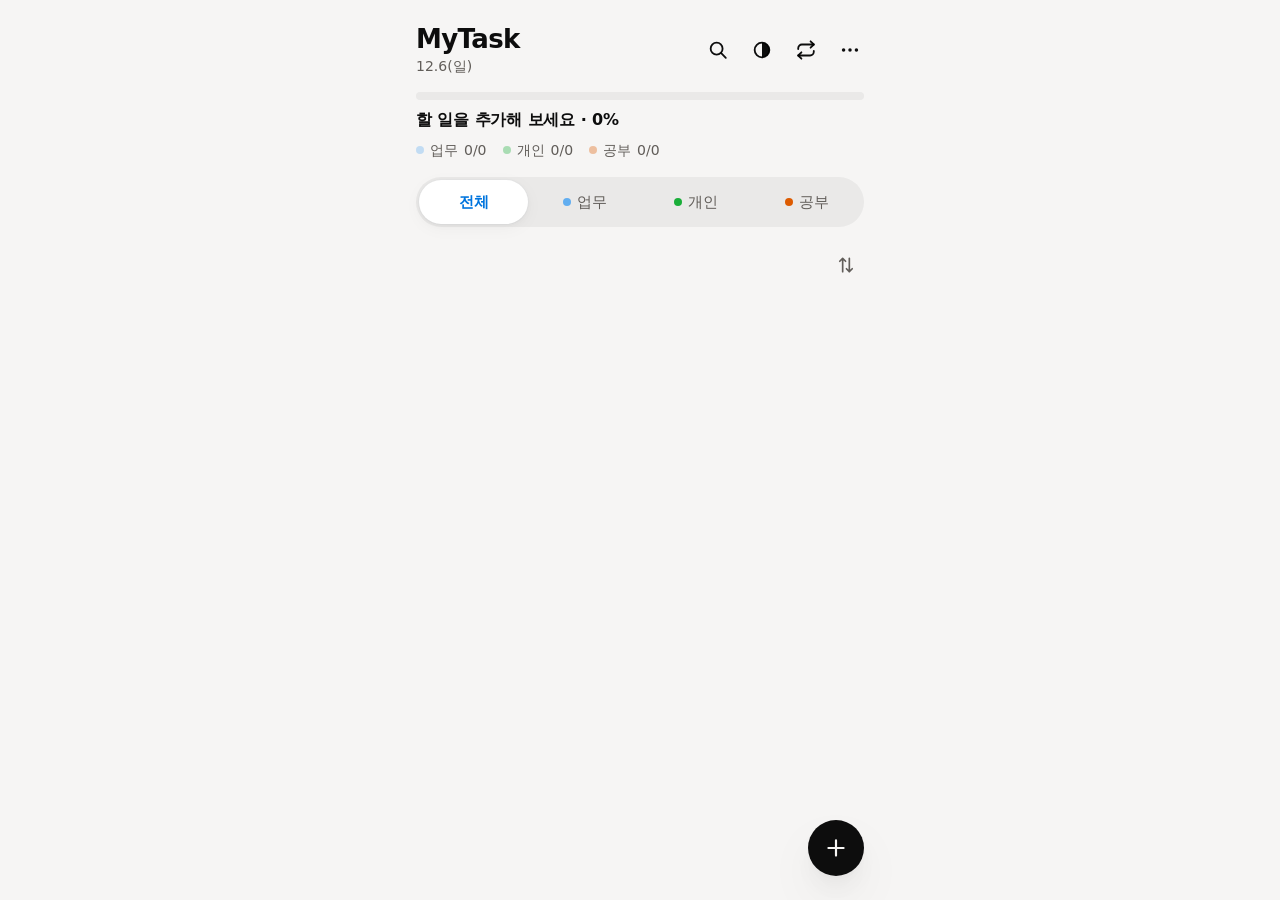
==== commit 5810a9f8: "앱 이름을 MyTask로 변경 (PRD v0.9) - 화면 맨 위 제목, 홈 화면 이름(manifest·iPhone), 브라우저 탭 제목,   내보내기 파일 이름(MyTask-날짜" ====
--- a/index.html
+++ b/index.html
@@ -8,7 +8,7 @@
     <meta name="theme-color" content="#f6f5f4" media="(prefers-color-scheme: light)" />
     <meta name="theme-color" content="#191919" media="(prefers-color-scheme: dark)" />
     <meta name="description" content="매일 10~20개의 할 일을 관리하는 개인용 앱" />
-    <title>오늘의 할 일</title>
+    <title>MyTask</title>
 
     <!-- PWA: 홈 화면 추가·오프라인 (TRD 5.8) -->
     <link rel="manifest" href="./manifest.webmanifest" />
@@ -16,7 +16,7 @@
     <link rel="icon" href="./assets/icons/icon-192.png" type="image/png" sizes="192x192" />
     <!-- iPhone 홈 화면용 (iOS는 manifest 아이콘 대신 이것을 써요) -->
     <link rel="apple-touch-icon" href="./assets/icons/apple-touch-icon.png" />
-    <meta name="apple-mobile-web-app-title" content="할 일" />
+    <meta name="apple-mobile-web-app-title" content="MyTask" />
     <meta name="mobile-web-app-capable" content="yes" />
     <meta name="apple-mobile-web-app-capable" content="yes" />
     <meta name="apple-mobile-web-app-status-bar-style" content="default" />
@@ -43,7 +43,7 @@
         <div class="app-header__top">
           <!-- 버튼이 4개라 좁은 화면을 위해 날짜는 제목 아래 줄에 둬요 (TL-021) -->
           <div class="app-header__heading">
-            <h1 class="app-header__title">오늘의 할 일</h1>
+            <h1 class="app-header__title">MyTask</h1>
             <time class="app-header__date" id="today-date"></time>
           </div>
           <div class="app-header__actions">
